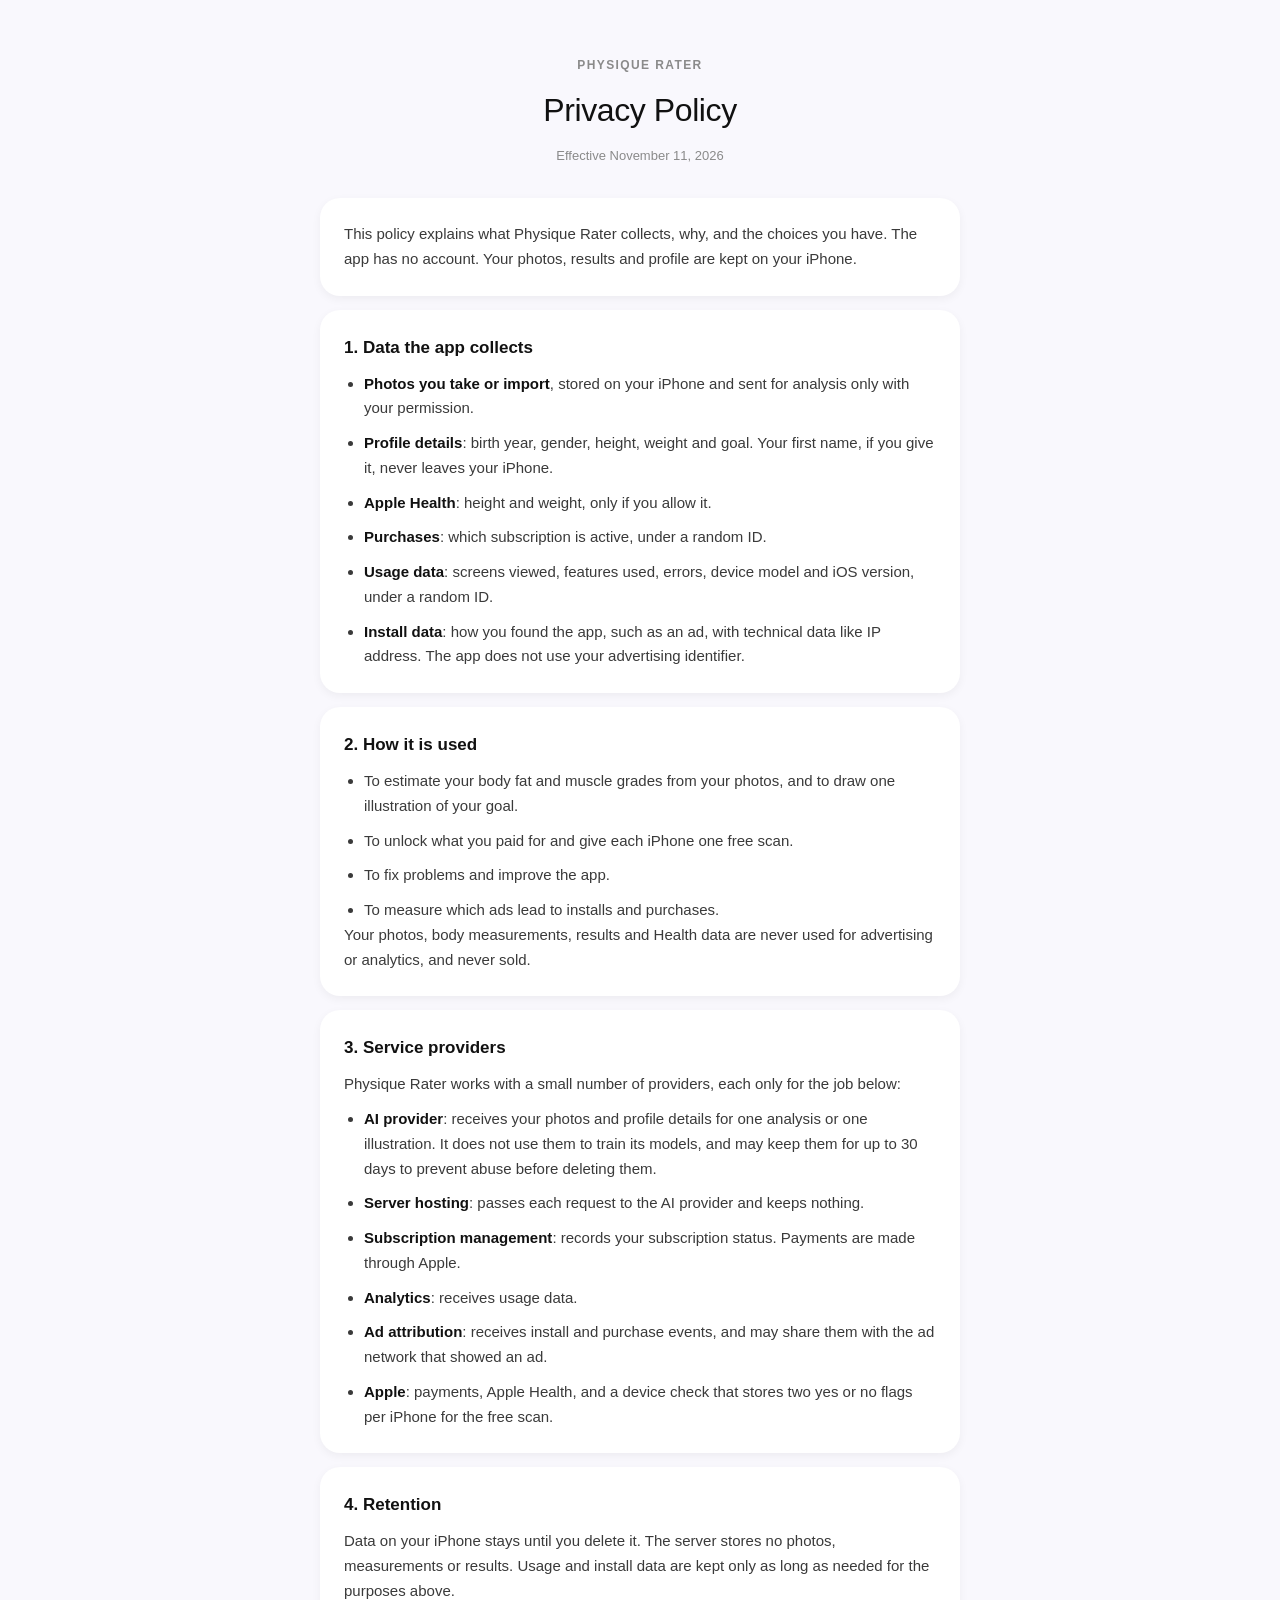
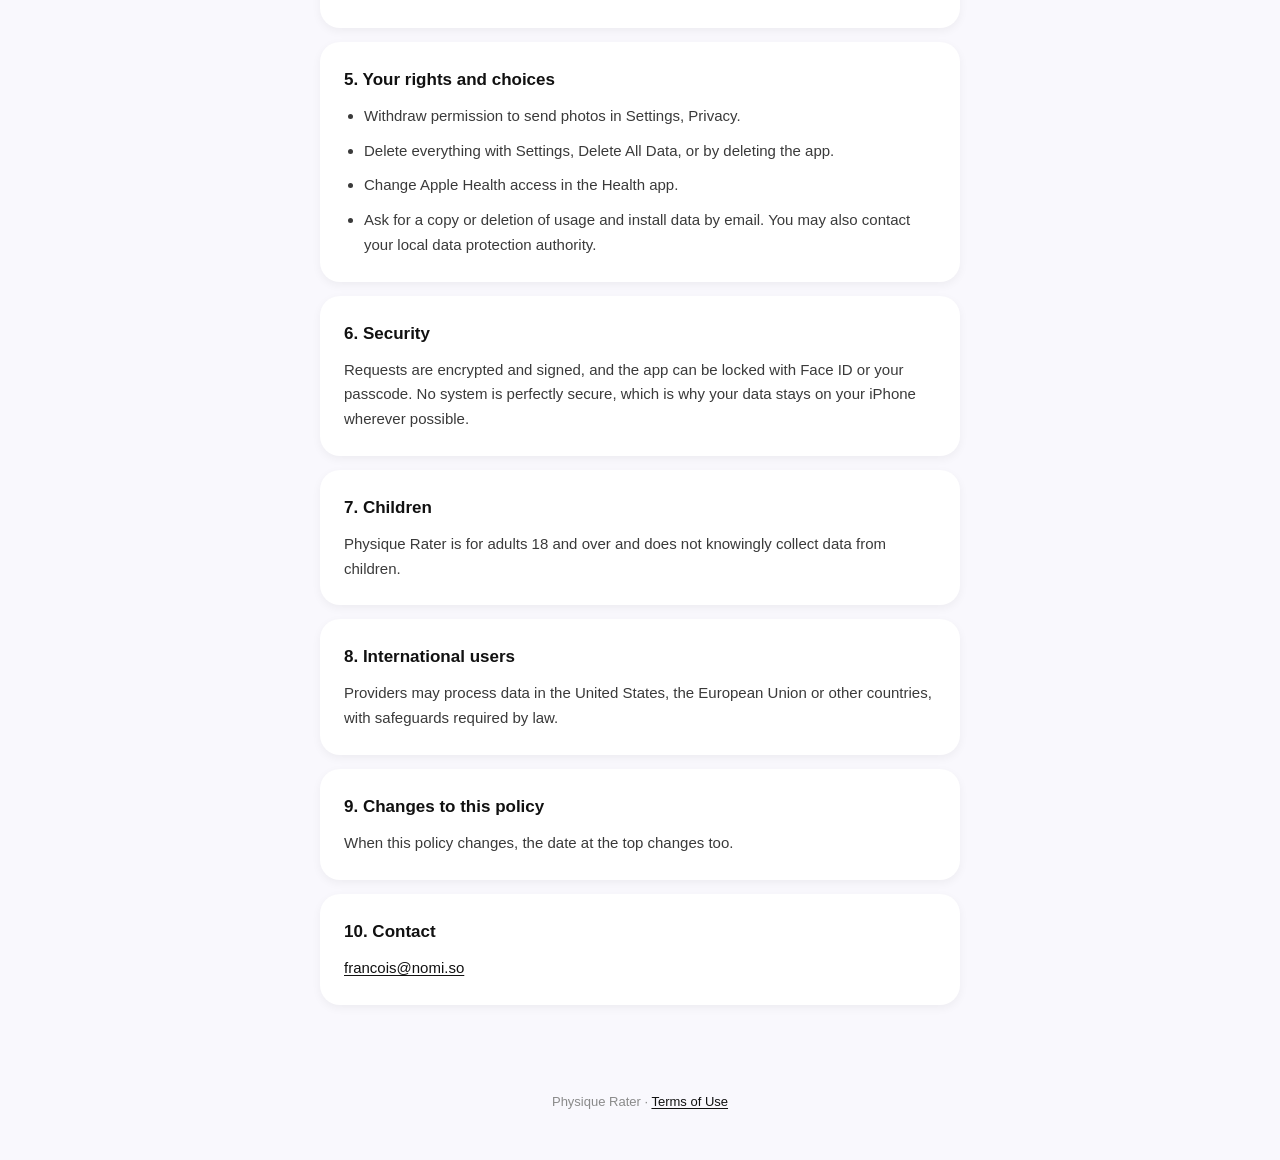
==== privacy.html @ cdb5da5e "Physique Rater privacy policy and terms of use" ====
<!doctype html>
<html lang="en">
<head>
<meta charset="utf-8">
<meta name="viewport" content="width=device-width, initial-scale=1">
<title>Physique Rater Privacy Policy</title>
<link rel="stylesheet" href="style.css">
</head>
<body>
<header>
  <div class="app">Physique Rater</div>
  <h1>Privacy Policy</h1>
  <div class="date">Effective November 11, 2026</div>
</header>
<main>

<section>
  <p>This policy explains what Physique Rater collects, why, and the choices you have. The app has no account. Your photos, results and profile are kept on your iPhone.</p>
</section>

<section>
  <h2>1. Data the app collects</h2>
  <ul>
    <li><strong>Photos you take or import</strong>, stored on your iPhone and sent for analysis only with your permission.</li>
    <li><strong>Profile details</strong>: birth year, gender, height, weight and goal. Your first name, if you give it, never leaves your iPhone.</li>
    <li><strong>Apple Health</strong>: height and weight, only if you allow it.</li>
    <li><strong>Purchases</strong>: which subscription is active, under a random ID.</li>
    <li><strong>Usage data</strong>: screens viewed, features used, errors, device model and iOS version, under a random ID.</li>
    <li><strong>Install data</strong>: how you found the app, such as an ad, with technical data like IP address. The app does not use your advertising identifier.</li>
  </ul>
</section>

<section>
  <h2>2. How it is used</h2>
  <ul>
    <li>To estimate your body fat and muscle grades from your photos, and to draw one illustration of your goal.</li>
    <li>To unlock what you paid for and give each iPhone one free scan.</li>
    <li>To fix problems and improve the app.</li>
    <li>To measure which ads lead to installs and purchases.</li>
  </ul>
  <p>Your photos, body measurements, results and Health data are never used for advertising or analytics, and never sold.</p>
</section>

<section>
  <h2>3. Service providers</h2>
  <p>Physique Rater works with a small number of providers, each only for the job below:</p>
  <ul>
    <li><strong>AI provider</strong>: receives your photos and profile details for one analysis or one illustration. It does not use them to train its models, and may keep them for up to 30 days to prevent abuse before deleting them.</li>
    <li><strong>Server hosting</strong>: passes each request to the AI provider and keeps nothing.</li>
    <li><strong>Subscription management</strong>: records your subscription status. Payments are made through Apple.</li>
    <li><strong>Analytics</strong>: receives usage data.</li>
    <li><strong>Ad attribution</strong>: receives install and purchase events, and may share them with the ad network that showed an ad.</li>
    <li><strong>Apple</strong>: payments, Apple Health, and a device check that stores two yes or no flags per iPhone for the free scan.</li>
  </ul>
</section>

<section>
  <h2>4. Retention</h2>
  <p>Data on your iPhone stays until you delete it. The server stores no photos, measurements or results. Usage and install data are kept only as long as needed for the purposes above.</p>
</section>

<section>
  <h2>5. Your rights and choices</h2>
  <ul>
    <li>Withdraw permission to send photos in Settings, Privacy.</li>
    <li>Delete everything with Settings, Delete All Data, or by deleting the app.</li>
    <li>Change Apple Health access in the Health app.</li>
    <li>Ask for a copy or deletion of usage and install data by email. You may also contact your local data protection authority.</li>
  </ul>
</section>

<section>
  <h2>6. Security</h2>
  <p>Requests are encrypted and signed, and the app can be locked with Face ID or your passcode. No system is perfectly secure, which is why your data stays on your iPhone wherever possible.</p>
</section>

<section>
  <h2>7. Children</h2>
  <p>Physique Rater is for adults 18 and over and does not knowingly collect data from children.</p>
</section>

<section>
  <h2>8. International users</h2>
  <p>Providers may process data in the United States, the European Union or other countries, with safeguards required by law.</p>
</section>

<section>
  <h2>9. Changes to this policy</h2>
  <p>When this policy changes, the date at the top changes too.</p>
</section>

<section>
  <h2>10. Contact</h2>
  <p><a href="mailto:francois@nomi.so">francois@nomi.so</a></p>
</section>

</main>
<footer>Physique Rater &middot; <a href="terms.html">Terms of Use</a></footer>
</body>
</html>
---- style.css ----
* { margin: 0; padding: 0; box-sizing: border-box; }
:root { color-scheme: light dark; --ink: #111; --body: #3a3a3a; --muted: #8a8a8a; --rule: #ececec; --ground: #f9f8fd; --card: #fff; }
@media (prefers-color-scheme: dark) {
  :root { --ink: #f5f5f5; --body: #c9c9c9; --muted: #8a8a8a; --rule: #2a2a2a; --ground: #000; --card: #141414; }
}
body { font-family: -apple-system, BlinkMacSystemFont, "Helvetica Neue", Helvetica, Arial, sans-serif; background: var(--ground);
  color: var(--body); line-height: 1.65; -webkit-font-smoothing: antialiased; }
header { text-align: center; padding: 56px 24px 32px; }
.app { font-size: 12px; font-weight: 600; letter-spacing: 1.4px; text-transform: uppercase; color: var(--muted); }
h1 { font-size: 32px; font-weight: 300; letter-spacing: -0.4px; color: var(--ink); margin-top: 8px; }
.date { font-size: 13px; color: var(--muted); margin-top: 8px; }
main { max-width: 680px; margin: 0 auto; padding: 0 20px 72px; }
section { background: var(--card); border-radius: 20px; padding: 24px; margin-bottom: 14px; box-shadow: 0 3px 10px rgba(0,0,0,0.05); }
h2 { font-size: 17px; font-weight: 600; color: var(--ink); margin-bottom: 10px; }
p, li { font-size: 15px; margin-bottom: 10px; }
p:last-child, li:last-child { margin-bottom: 0; }
ul { padding-left: 20px; }
strong { color: var(--ink); font-weight: 600; }
a { color: var(--ink); text-underline-offset: 2px; }
.note { border: 1px solid var(--rule); border-radius: 14px; padding: 16px; margin-top: 12px; }
footer { text-align: center; font-size: 13px; color: var(--muted); padding: 0 24px 48px; }
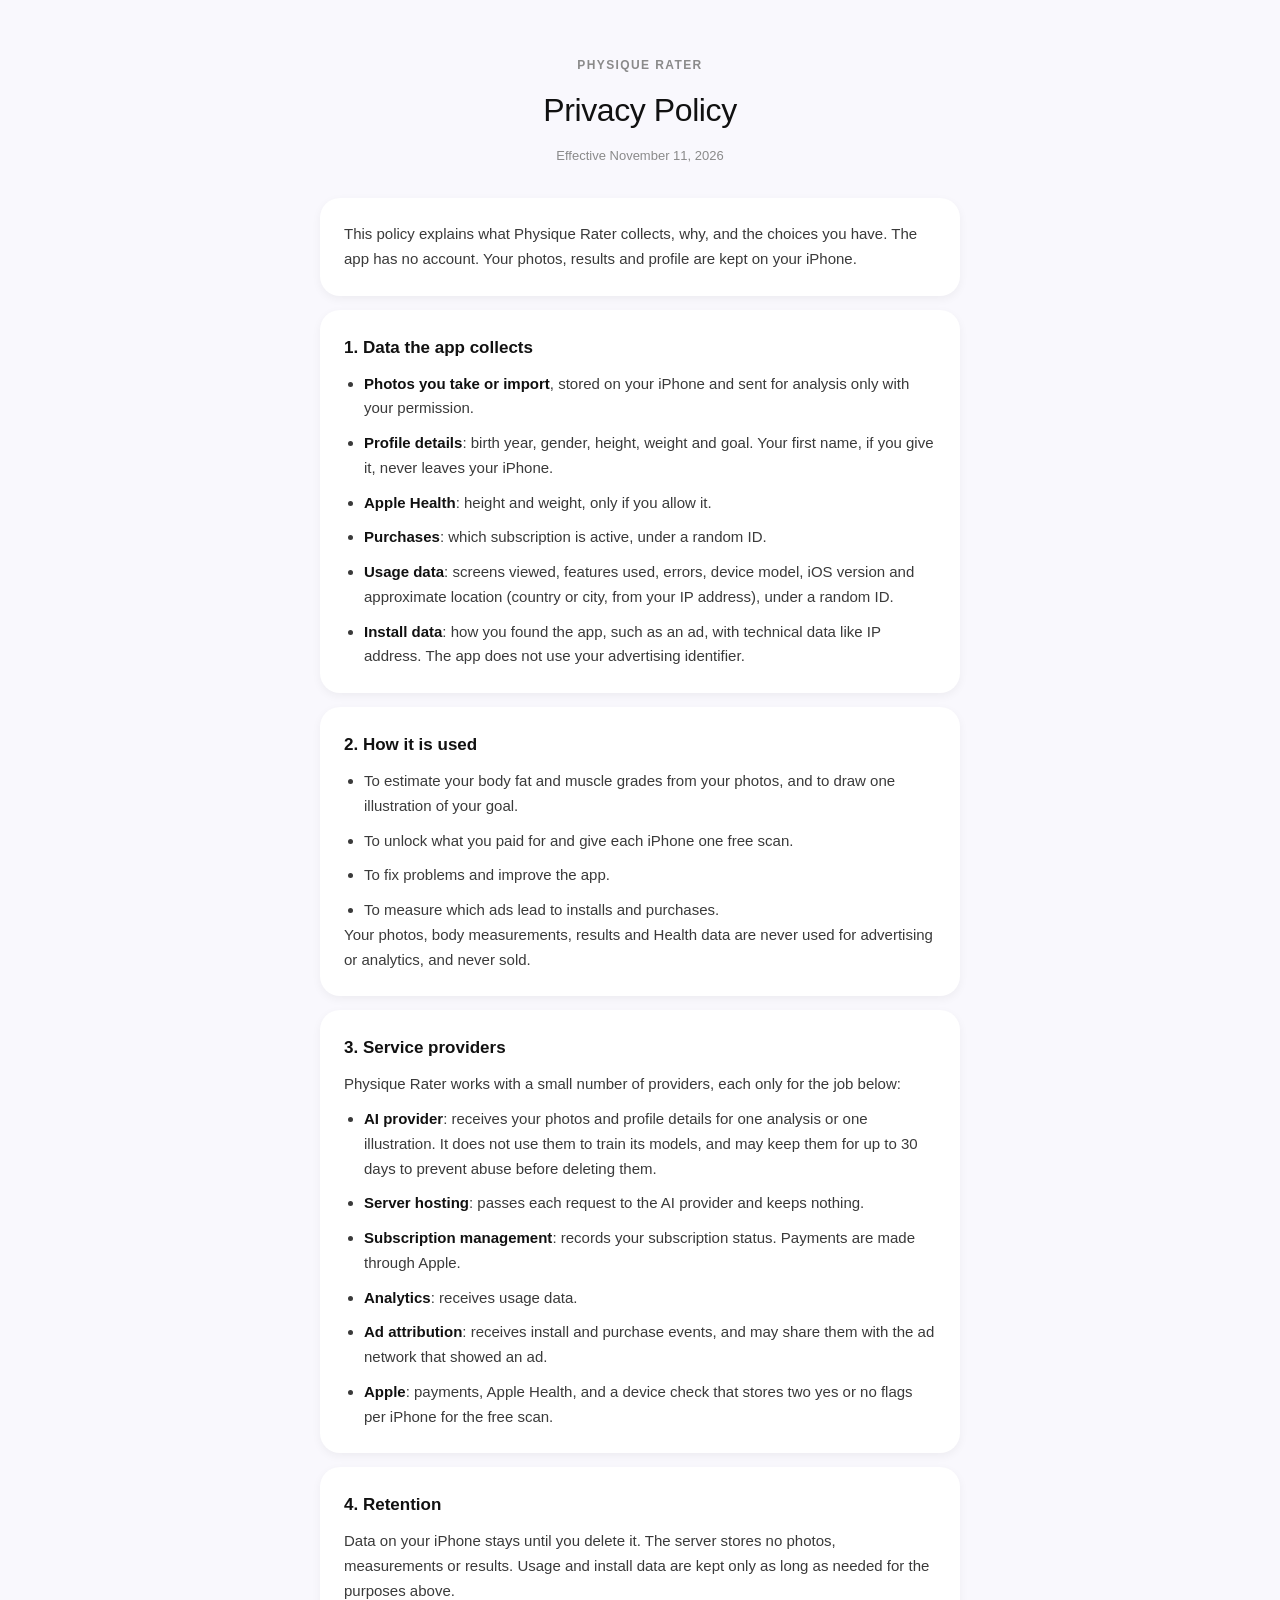
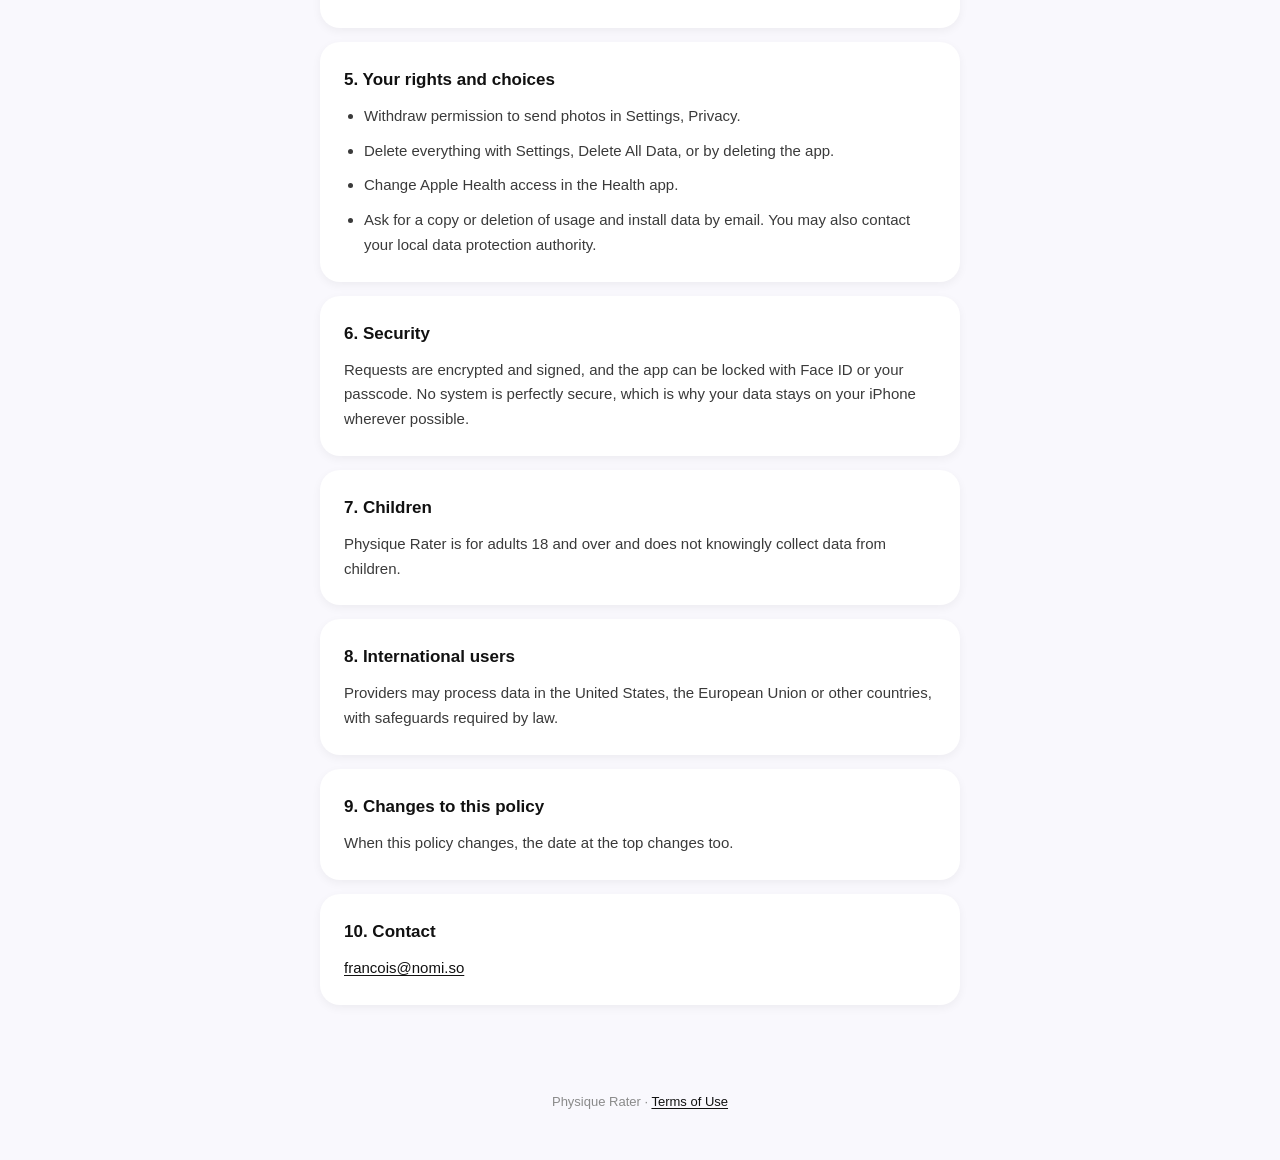
==== commit 0de112a4: "Privacy: usage data includes approximate location from IP" ====
--- a/privacy.html
+++ b/privacy.html
@@ -25,7 +25,7 @@
     <li><strong>Profile details</strong>: birth year, gender, height, weight and goal. Your first name, if you give it, never leaves your iPhone.</li>
     <li><strong>Apple Health</strong>: height and weight, only if you allow it.</li>
     <li><strong>Purchases</strong>: which subscription is active, under a random ID.</li>
-    <li><strong>Usage data</strong>: screens viewed, features used, errors, device model and iOS version, under a random ID.</li>
+    <li><strong>Usage data</strong>: screens viewed, features used, errors, device model, iOS version and approximate location (country or city, from your IP address), under a random ID.</li>
     <li><strong>Install data</strong>: how you found the app, such as an ad, with technical data like IP address. The app does not use your advertising identifier.</li>
   </ul>
 </section>
